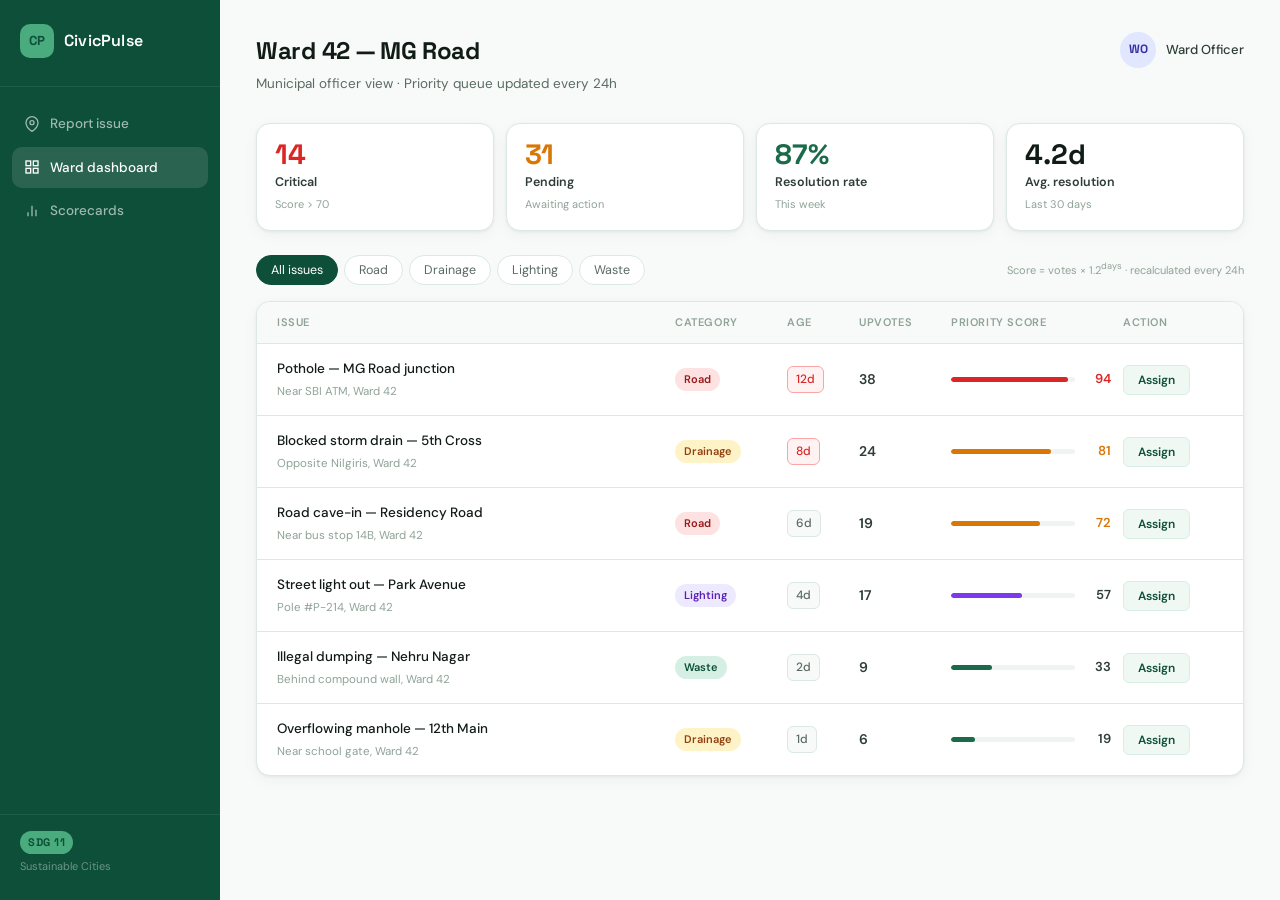
==== pages/dashboard.html @ fdfca188 "Add files via upload Initial CivicPulse prototype" ====
<!DOCTYPE html>
<html lang="en">
<head>
  <meta charset="UTF-8" />
  <meta name="viewport" content="width=device-width, initial-scale=1.0" />
  <title>CivicPulse — Ward Dashboard</title>
  <link rel="stylesheet" href="../css/style.css" />
  <link rel="preconnect" href="https://fonts.googleapis.com" />
  <link href="https://fonts.googleapis.com/css2?family=DM+Sans:wght@400;500;600&family=Space+Grotesk:wght@500;600;700&display=swap" rel="stylesheet" />
</head>
<body>

  <div class="shell">

    <aside class="sidebar">
      <div class="sidebar-logo">
        <span class="logo-mark">CP</span>
        <span class="logo-text">CivicPulse</span>
      </div>
      <nav class="sidebar-nav">
        <a href="../index.html" class="nav-item">
          <svg class="nav-icon" viewBox="0 0 24 24" fill="none" stroke="currentColor" stroke-width="2"><path d="M21 10c0 7-9 13-9 13s-9-6-9-13a9 9 0 0118 0z"/><circle cx="12" cy="10" r="3"/></svg>
          Report issue
        </a>
        <a href="dashboard.html" class="nav-item active">
          <svg class="nav-icon" viewBox="0 0 24 24" fill="none" stroke="currentColor" stroke-width="2"><rect x="3" y="3" width="7" height="7"/><rect x="14" y="3" width="7" height="7"/><rect x="14" y="14" width="7" height="7"/><rect x="3" y="14" width="7" height="7"/></svg>
          Ward dashboard
        </a>
        <a href="scorecard.html" class="nav-item">
          <svg class="nav-icon" viewBox="0 0 24 24" fill="none" stroke="currentColor" stroke-width="2"><line x1="18" y1="20" x2="18" y2="10"/><line x1="12" y1="20" x2="12" y2="4"/><line x1="6" y1="20" x2="6" y2="14"/></svg>
          Scorecards
        </a>
      </nav>
      <div class="sidebar-sdg">
        <span class="sdg-badge">SDG 11</span>
        <span class="sdg-label">Sustainable Cities</span>
      </div>
    </aside>

    <main class="main">

      <header class="page-header">
        <div>
          <h1 class="page-title">Ward 42 — MG Road</h1>
          <p class="page-sub">Municipal officer view · Priority queue updated every 24h</p>
        </div>
        <div class="header-user">
          <div class="user-avatar officer">WO</div>
          <span class="user-name">Ward Officer</span>
        </div>
      </header>

      <!-- Stats row -->
      <div class="stats-row">
        <div class="stat-card">
          <span class="stat-num critical">14</span>
          <span class="stat-label">Critical</span>
          <span class="stat-hint">Score &gt; 70</span>
        </div>
        <div class="stat-card">
          <span class="stat-num warning">31</span>
          <span class="stat-label">Pending</span>
          <span class="stat-hint">Awaiting action</span>
        </div>
        <div class="stat-card">
          <span class="stat-num success">87%</span>
          <span class="stat-label">Resolution rate</span>
          <span class="stat-hint">This week</span>
        </div>
        <div class="stat-card">
          <span class="stat-num">4.2d</span>
          <span class="stat-label">Avg. resolution</span>
          <span class="stat-hint">Last 30 days</span>
        </div>
      </div>

      <!-- Filter bar -->
      <div class="filter-bar">
        <button class="filter-btn active" onclick="filterIssues('all', this)">All issues</button>
        <button class="filter-btn" onclick="filterIssues('road', this)">Road</button>
        <button class="filter-btn" onclick="filterIssues('drainage', this)">Drainage</button>
        <button class="filter-btn" onclick="filterIssues('lighting', this)">Lighting</button>
        <button class="filter-btn" onclick="filterIssues('waste', this)">Waste</button>
        <span class="decay-note">Score = votes × 1.2<sup>days</sup> · recalculated every 24h</span>
      </div>

      <!-- Issue table -->
      <div class="issue-table">
        <div class="table-head">
          <span>Issue</span>
          <span>Category</span>
          <span>Age</span>
          <span>Upvotes</span>
          <span>Priority score</span>
          <span>Action</span>
        </div>

        <div class="table-row" data-cat="road">
          <div class="issue-info">
            <span class="issue-name">Pothole — MG Road junction</span>
            <span class="issue-loc">Near SBI ATM, Ward 42</span>
          </div>
          <span class="tag tag-road">Road</span>
          <span class="age-badge old">12d</span>
          <span class="votes">38</span>
          <div class="score-cell">
            <div class="score-bar-wrap"><div class="score-bar" style="width:94%;background:#dc2626"></div></div>
            <span class="score-num critical">94</span>
          </div>
          <div class="action-cell">
            <button class="action-btn" onclick="assignIssue(this)">Assign</button>
          </div>
        </div>

        <div class="table-row" data-cat="drainage">
          <div class="issue-info">
            <span class="issue-name">Blocked storm drain — 5th Cross</span>
            <span class="issue-loc">Opposite Nilgiris, Ward 42</span>
          </div>
          <span class="tag tag-drainage">Drainage</span>
          <span class="age-badge old">8d</span>
          <span class="votes">24</span>
          <div class="score-cell">
            <div class="score-bar-wrap"><div class="score-bar" style="width:81%;background:#d97706"></div></div>
            <span class="score-num warning">81</span>
          </div>
          <div class="action-cell">
            <button class="action-btn" onclick="assignIssue(this)">Assign</button>
          </div>
        </div>

        <div class="table-row" data-cat="road">
          <div class="issue-info">
            <span class="issue-name">Road cave-in — Residency Road</span>
            <span class="issue-loc">Near bus stop 14B, Ward 42</span>
          </div>
          <span class="tag tag-road">Road</span>
          <span class="age-badge">6d</span>
          <span class="votes">19</span>
          <div class="score-cell">
            <div class="score-bar-wrap"><div class="score-bar" style="width:72%;background:#d97706"></div></div>
            <span class="score-num warning">72</span>
          </div>
          <div class="action-cell">
            <button class="action-btn" onclick="assignIssue(this)">Assign</button>
          </div>
        </div>

        <div class="table-row" data-cat="lighting">
          <div class="issue-info">
            <span class="issue-name">Street light out — Park Avenue</span>
            <span class="issue-loc">Pole #P-214, Ward 42</span>
          </div>
          <span class="tag tag-lighting">Lighting</span>
          <span class="age-badge">4d</span>
          <span class="votes">17</span>
          <div class="score-cell">
            <div class="score-bar-wrap"><div class="score-bar" style="width:57%;background:#7c3aed"></div></div>
            <span class="score-num">57</span>
          </div>
          <div class="action-cell">
            <button class="action-btn" onclick="assignIssue(this)">Assign</button>
          </div>
        </div>

        <div class="table-row" data-cat="waste">
          <div class="issue-info">
            <span class="issue-name">Illegal dumping — Nehru Nagar</span>
            <span class="issue-loc">Behind compound wall, Ward 42</span>
          </div>
          <span class="tag tag-waste">Waste</span>
          <span class="age-badge">2d</span>
          <span class="votes">9</span>
          <div class="score-cell">
            <div class="score-bar-wrap"><div class="score-bar" style="width:33%;background:#1a6b4a"></div></div>
            <span class="score-num">33</span>
          </div>
          <div class="action-cell">
            <button class="action-btn" onclick="assignIssue(this)">Assign</button>
          </div>
        </div>

        <div class="table-row" data-cat="drainage">
          <div class="issue-info">
            <span class="issue-name">Overflowing manhole — 12th Main</span>
            <span class="issue-loc">Near school gate, Ward 42</span>
          </div>
          <span class="tag tag-drainage">Drainage</span>
          <span class="age-badge">1d</span>
          <span class="votes">6</span>
          <div class="score-cell">
            <div class="score-bar-wrap"><div class="score-bar" style="width:19%;background:#1a6b4a"></div></div>
            <span class="score-num">19</span>
          </div>
          <div class="action-cell">
            <button class="action-btn" onclick="assignIssue(this)">Assign</button>
          </div>
        </div>

      </div>

    </main>
  </div>

  <script src="../js/app.js"></script>
</body>
</html>
---- css/style.css ----
/* ── Reset & Base ─────────────────────────────── */
*, *::before, *::after { box-sizing: border-box; margin: 0; padding: 0; }

:root {
  --green-dark:   #0d4f38;
  --green-mid:    #1a6b4a;
  --green-base:   #2d8a62;
  --green-light:  #4aab7e;
  --green-pale:   #d6efe5;
  --green-ghost:  #f0f8f4;

  --ink:          #111c17;
  --ink-mid:      #2e3d35;
  --ink-muted:    #5a6b62;
  --ink-faint:    #8fa397;

  --surface:      #ffffff;
  --surface-2:    #f7faf8;
  --surface-3:    #eef5f1;
  --border:       #dce8e2;
  --border-dark:  #c4d9ce;

  --red:          #dc2626;
  --red-pale:     #fef2f2;
  --amber:        #d97706;
  --amber-pale:   #fffbeb;
  --purple:       #7c3aed;
  --purple-pale:  #f5f3ff;

  --font-head:    'Space Grotesk', sans-serif;
  --font-body:    'DM Sans', sans-serif;

  --radius-sm:    6px;
  --radius-md:    10px;
  --radius-lg:    14px;
  --radius-xl:    20px;

  --sidebar-w:    220px;
  --shadow:       0 1px 3px rgba(0,0,0,0.06), 0 4px 16px rgba(0,0,0,0.04);
}

html { font-size: 15px; }

body {
  font-family: var(--font-body);
  background: var(--surface-2);
  color: var(--ink);
  line-height: 1.6;
  min-height: 100vh;
}

/* ── App Shell ────────────────────────────────── */
.shell {
  display: flex;
  min-height: 100vh;
}

/* ── Sidebar ──────────────────────────────────── */
.sidebar {
  width: var(--sidebar-w);
  background: var(--green-dark);
  display: flex;
  flex-direction: column;
  padding: 24px 0;
  position: sticky;
  top: 0;
  height: 100vh;
  flex-shrink: 0;
}

.sidebar-logo {
  display: flex;
  align-items: center;
  gap: 10px;
  padding: 0 20px 28px;
  border-bottom: 1px solid rgba(255,255,255,0.08);
  margin-bottom: 16px;
}

.logo-mark {
  width: 34px;
  height: 34px;
  background: var(--green-light);
  color: var(--green-dark);
  border-radius: var(--radius-md);
  display: flex;
  align-items: center;
  justify-content: center;
  font-family: var(--font-head);
  font-size: 13px;
  font-weight: 700;
  letter-spacing: 0.5px;
}

.logo-text {
  font-family: var(--font-head);
  font-size: 16px;
  font-weight: 600;
  color: #ffffff;
  letter-spacing: 0.2px;
}

.sidebar-nav {
  display: flex;
  flex-direction: column;
  gap: 2px;
  padding: 0 12px;
  flex: 1;
}

.nav-item {
  display: flex;
  align-items: center;
  gap: 10px;
  padding: 10px 12px;
  border-radius: var(--radius-md);
  color: rgba(255,255,255,0.6);
  text-decoration: none;
  font-size: 13.5px;
  font-weight: 500;
  transition: all 0.15s;
}

.nav-item:hover {
  background: rgba(255,255,255,0.08);
  color: rgba(255,255,255,0.9);
}

.nav-item.active {
  background: rgba(255,255,255,0.12);
  color: #ffffff;
}

.nav-icon {
  width: 16px;
  height: 16px;
  flex-shrink: 0;
}

.sidebar-sdg {
  padding: 16px 20px 0;
  border-top: 1px solid rgba(255,255,255,0.08);
  margin-top: 16px;
  display: flex;
  flex-direction: column;
  gap: 4px;
}

.sdg-badge {
  display: inline-block;
  background: var(--green-light);
  color: var(--green-dark);
  font-family: var(--font-head);
  font-size: 11px;
  font-weight: 700;
  padding: 3px 8px;
  border-radius: 20px;
  width: fit-content;
  letter-spacing: 0.5px;
}

.sdg-label {
  font-size: 11px;
  color: rgba(255,255,255,0.4);
}

/* ── Main Content ─────────────────────────────── */
.main {
  flex: 1;
  padding: 32px 36px;
  overflow-y: auto;
}

.page-header {
  display: flex;
  align-items: flex-start;
  justify-content: space-between;
  margin-bottom: 28px;
}

.page-title {
  font-family: var(--font-head);
  font-size: 24px;
  font-weight: 700;
  color: var(--ink);
  letter-spacing: -0.3px;
}

.page-sub {
  font-size: 13.5px;
  color: var(--ink-muted);
  margin-top: 3px;
}

.header-user {
  display: flex;
  align-items: center;
  gap: 10px;
}

.user-avatar {
  width: 36px;
  height: 36px;
  border-radius: 50%;
  background: var(--green-pale);
  color: var(--green-dark);
  font-family: var(--font-head);
  font-size: 12px;
  font-weight: 700;
  display: flex;
  align-items: center;
  justify-content: center;
}

.user-avatar.officer {
  background: #e0e7ff;
  color: #3730a3;
}

.user-name {
  font-size: 13px;
  font-weight: 500;
  color: var(--ink-mid);
}

/* ── Report Page Layout ───────────────────────── */
.report-layout {
  display: grid;
  grid-template-columns: 1fr 400px;
  gap: 24px;
  align-items: start;
}

.map-section {
  display: flex;
  flex-direction: column;
  gap: 10px;
}

.map-container {
  border-radius: var(--radius-lg);
  overflow: hidden;
  border: 1px solid var(--border);
  background: #f0f4ee;
  position: relative;
}

.map-svg {
  width: 100%;
  display: block;
}

.map-pin-group {
  cursor: pointer;
  transition: transform 0.15s;
}
.map-pin-group:hover { transform: scale(1.2); }

.map-overlay-chips {
  position: absolute;
  top: 12px;
  left: 12px;
  display: flex;
  gap: 6px;
  flex-wrap: wrap;
}

.chip {
  font-size: 11px;
  font-weight: 500;
  padding: 4px 9px;
  border-radius: 20px;
  border: 1px solid;
}

.chip-red    { background: var(--red-pale);    color: var(--red);    border-color: #fca5a5; }
.chip-amber  { background: var(--amber-pale);  color: var(--amber);  border-color: #fcd34d; }
.chip-purple { background: var(--purple-pale); color: var(--purple); border-color: #c4b5fd; }

.map-you-label {
  position: absolute;
  bottom: 12px;
  left: 12px;
  background: var(--surface);
  border: 1px solid var(--border);
  border-radius: var(--radius-sm);
  padding: 4px 9px;
  font-size: 11px;
  color: var(--green-mid);
  font-weight: 500;
  display: flex;
  align-items: center;
  gap: 5px;
}
.map-you-label::before {
  content: '';
  width: 7px;
  height: 7px;
  border-radius: 50%;
  background: var(--green-mid);
  display: inline-block;
}

.gps-bar {
  display: flex;
  align-items: center;
  gap: 10px;
  background: var(--surface);
  border: 1px solid var(--border);
  border-radius: var(--radius-md);
  padding: 10px 14px;
}

.gps-pulse {
  width: 9px;
  height: 9px;
  border-radius: 50%;
  background: var(--green-base);
  flex-shrink: 0;
  animation: pulse 1.8s infinite;
}

@keyframes pulse {
  0%, 100% { opacity: 1; }
  50% { opacity: 0.35; }
}

.gps-coords {
  font-size: 12px;
  color: var(--ink-muted);
  font-family: monospace;
}

/* ── Form Section ─────────────────────────────── */
.form-section {
  background: var(--surface);
  border: 1px solid var(--border);
  border-radius: var(--radius-xl);
  padding: 24px;
  display: flex;
  flex-direction: column;
  gap: 20px;
  box-shadow: var(--shadow);
}

.form-block {
  display: flex;
  flex-direction: column;
  gap: 8px;
}

.form-label {
  font-size: 12px;
  font-weight: 600;
  color: var(--ink-muted);
  text-transform: uppercase;
  letter-spacing: 0.6px;
}

.category-grid {
  display: grid;
  grid-template-columns: repeat(4, 1fr);
  gap: 8px;
}

.cat-btn {
  display: flex;
  flex-direction: column;
  align-items: center;
  gap: 6px;
  padding: 12px 8px;
  border: 1px solid var(--border);
  border-radius: var(--radius-md);
  background: var(--surface-2);
  cursor: pointer;
  font-size: 12px;
  color: var(--ink-muted);
  font-family: var(--font-body);
  transition: all 0.15s;
}

.cat-btn svg {
  width: 20px;
  height: 20px;
}

.cat-btn:hover {
  border-color: var(--green-base);
  background: var(--green-ghost);
  color: var(--green-dark);
}

.cat-btn.active {
  border-color: var(--green-base);
  background: var(--green-ghost);
  color: var(--green-dark);
  font-weight: 600;
  box-shadow: 0 0 0 3px rgba(26,107,74,0.1);
}

.form-textarea {
  width: 100%;
  padding: 10px 12px;
  border: 1px solid var(--border);
  border-radius: var(--radius-md);
  background: var(--surface-2);
  font-family: var(--font-body);
  font-size: 13.5px;
  color: var(--ink);
  resize: vertical;
  min-height: 80px;
  transition: border-color 0.15s;
  outline: none;
}

.form-textarea:focus {
  border-color: var(--green-base);
  background: var(--surface);
}

.form-textarea::placeholder { color: var(--ink-faint); }

.upload-zone {
  border: 1.5px dashed var(--border-dark);
  border-radius: var(--radius-md);
  padding: 20px;
  text-align: center;
  cursor: pointer;
  transition: all 0.15s;
  background: var(--surface-2);
}

.upload-zone:hover {
  border-color: var(--green-base);
  background: var(--green-ghost);
}

.upload-icon-wrap {
  width: 36px;
  height: 36px;
  border-radius: 50%;
  background: var(--green-pale);
  display: flex;
  align-items: center;
  justify-content: center;
  margin: 0 auto 8px;
  color: var(--green-mid);
}

.upload-icon-wrap svg { width: 18px; height: 18px; }

.upload-primary {
  font-size: 13px;
  color: var(--ink-mid);
  font-weight: 500;
}

.upload-secondary {
  font-size: 11px;
  color: var(--ink-faint);
  margin-top: 3px;
}

.photo-preview {
  display: none;
  border: 1px solid var(--border);
  border-radius: var(--radius-md);
  overflow: hidden;
}

.photo-preview.visible { display: block; }

.preview-img-mock {
  background: var(--green-ghost);
  padding: 16px;
  display: flex;
  align-items: center;
  gap: 10px;
  font-size: 13px;
  color: var(--green-dark);
  font-weight: 500;
}

.remove-photo {
  width: 100%;
  padding: 8px;
  background: none;
  border: none;
  border-top: 1px solid var(--border);
  font-size: 12px;
  color: var(--red);
  cursor: pointer;
  font-family: var(--font-body);
  transition: background 0.15s;
}

.remove-photo:hover { background: var(--red-pale); }

.proximity-notice {
  display: flex;
  align-items: center;
  gap: 8px;
  background: var(--surface-3);
  border: 1px solid var(--border);
  border-radius: var(--radius-md);
  padding: 10px 12px;
  font-size: 12.5px;
  color: var(--ink-muted);
  line-height: 1.4;
}

.proximity-notice svg { flex-shrink: 0; color: var(--green-base); }
.proximity-notice strong { color: var(--green-dark); }

.toast {
  display: none;
  align-items: center;
  gap: 8px;
  background: var(--green-ghost);
  border: 1px solid var(--green-pale);
  border-radius: var(--radius-md);
  padding: 11px 14px;
  font-size: 13px;
  color: var(--green-dark);
  font-weight: 500;
  animation: slideIn 0.25s ease;
}

.toast.visible { display: flex; }
.toast svg { flex-shrink: 0; color: var(--green-base); }

@keyframes slideIn {
  from { opacity: 0; transform: translateY(-6px); }
  to   { opacity: 1; transform: translateY(0); }
}

.submit-btn {
  display: flex;
  align-items: center;
  justify-content: center;
  gap: 8px;
  width: 100%;
  padding: 13px 20px;
  background: var(--green-mid);
  color: white;
  border: none;
  border-radius: var(--radius-md);
  font-family: var(--font-body);
  font-size: 14px;
  font-weight: 600;
  cursor: pointer;
  transition: all 0.15s;
  letter-spacing: 0.2px;
}

.submit-btn:hover { background: var(--green-dark); }
.submit-btn:active { transform: scale(0.98); }

/* ── Stats Row ────────────────────────────────── */
.stats-row {
  display: grid;
  grid-template-columns: repeat(4, 1fr);
  gap: 12px;
  margin-bottom: 24px;
}

.stat-card {
  background: var(--surface);
  border: 1px solid var(--border);
  border-radius: var(--radius-lg);
  padding: 16px 18px;
  display: flex;
  flex-direction: column;
  gap: 4px;
  box-shadow: var(--shadow);
}

.stat-num {
  font-family: var(--font-head);
  font-size: 28px;
  font-weight: 700;
  color: var(--ink);
  line-height: 1;
}

.stat-num.critical { color: var(--red); }
.stat-num.warning  { color: var(--amber); }
.stat-num.success  { color: var(--green-mid); }

.stat-label {
  font-size: 12.5px;
  font-weight: 600;
  color: var(--ink-mid);
}

.stat-hint {
  font-size: 11px;
  color: var(--ink-faint);
}

/* ── Filter Bar ───────────────────────────────── */
.filter-bar {
  display: flex;
  align-items: center;
  gap: 6px;
  margin-bottom: 16px;
  flex-wrap: wrap;
}

.filter-btn {
  padding: 6px 14px;
  border: 1px solid var(--border);
  border-radius: 20px;
  background: var(--surface);
  font-family: var(--font-body);
  font-size: 12.5px;
  color: var(--ink-muted);
  cursor: pointer;
  transition: all 0.15s;
}

.filter-btn:hover {
  border-color: var(--green-base);
  color: var(--green-dark);
}

.filter-btn.active {
  background: var(--green-dark);
  border-color: var(--green-dark);
  color: white;
}

.decay-note {
  margin-left: auto;
  font-size: 11px;
  color: var(--ink-faint);
}

/* ── Issue Table ──────────────────────────────── */
.issue-table {
  background: var(--surface);
  border: 1px solid var(--border);
  border-radius: var(--radius-lg);
  overflow: hidden;
  box-shadow: var(--shadow);
}

.table-head {
  display: grid;
  grid-template-columns: 2fr 100px 60px 80px 160px 100px;
  gap: 12px;
  padding: 12px 20px;
  background: var(--surface-2);
  border-bottom: 1px solid var(--border);
  font-size: 11px;
  font-weight: 600;
  color: var(--ink-faint);
  text-transform: uppercase;
  letter-spacing: 0.6px;
}

.table-row {
  display: grid;
  grid-template-columns: 2fr 100px 60px 80px 160px 100px;
  gap: 12px;
  align-items: center;
  padding: 14px 20px;
  border-bottom: 1px solid var(--border);
  transition: background 0.12s;
}

.table-row:last-child { border-bottom: none; }
.table-row:hover { background: var(--surface-2); }
.table-row.hidden { display: none; }

.issue-info { display: flex; flex-direction: column; gap: 3px; }
.issue-name { font-size: 13.5px; font-weight: 500; color: var(--ink); }
.issue-loc  { font-size: 11.5px; color: var(--ink-faint); }

.tag {
  display: inline-block;
  font-size: 11px;
  font-weight: 600;
  padding: 3px 9px;
  border-radius: 20px;
  width: fit-content;
}

.tag-road     { background: #fee2e2; color: #991b1b; }
.tag-drainage { background: #fef3c7; color: #92400e; }
.tag-lighting { background: #ede9fe; color: #5b21b6; }
.tag-waste    { background: var(--green-pale); color: var(--green-dark); }

.age-badge {
  font-size: 12px;
  font-weight: 500;
  color: var(--ink-muted);
  padding: 3px 8px;
  border-radius: var(--radius-sm);
  background: var(--surface-2);
  border: 1px solid var(--border);
  width: fit-content;
}

.age-badge.old {
  background: #fef2f2;
  color: var(--red);
  border-color: #fca5a5;
}

.votes {
  font-size: 14px;
  font-weight: 600;
  color: var(--ink-mid);
}

.score-cell {
  display: flex;
  align-items: center;
  gap: 8px;
}

.score-bar-wrap {
  flex: 1;
  height: 5px;
  background: var(--surface-3);
  border-radius: 3px;
  overflow: hidden;
}

.score-bar {
  height: 100%;
  border-radius: 3px;
  transition: width 0.4s ease;
}

.score-num {
  font-size: 13px;
  font-weight: 600;
  width: 28px;
  text-align: right;
  color: var(--ink-mid);
}

.score-num.critical { color: var(--red); }
.score-num.warning  { color: var(--amber); }

.action-btn {
  padding: 6px 14px;
  background: var(--green-ghost);
  border: 1px solid var(--green-pale);
  border-radius: var(--radius-sm);
  font-family: var(--font-body);
  font-size: 12px;
  font-weight: 600;
  color: var(--green-dark);
  cursor: pointer;
  transition: all 0.15s;
}

.action-btn:hover {
  background: var(--green-pale);
  border-color: var(--green-base);
}

.action-btn.assigned {
  background: var(--green-mid);
  border-color: var(--green-mid);
  color: white;
  cursor: default;
}

/* ── Scorecard Page ───────────────────────────── */
.public-badge {
  display: flex;
  align-items: center;
  gap: 6px;
  background: var(--green-ghost);
  border: 1px solid var(--green-pale);
  border-radius: 20px;
  padding: 6px 12px;
  font-size: 12px;
  font-weight: 600;
  color: var(--green-dark);
}

.ward-selector-row {
  display: flex;
  align-items: center;
  gap: 14px;
  margin-bottom: 20px;
}

.selector-label {
  font-size: 13px;
  color: var(--ink-muted);
  font-weight: 500;
  white-space: nowrap;
}

.ward-select {
  padding: 9px 14px;
  border: 1px solid var(--border);
  border-radius: var(--radius-md);
  background: var(--surface);
  font-family: var(--font-body);
  font-size: 13.5px;
  color: var(--ink);
  cursor: pointer;
  outline: none;
  transition: border-color 0.15s;
  min-width: 220px;
}

.ward-select:focus { border-color: var(--green-base); }

.ward-metrics {
  display: grid;
  grid-template-columns: repeat(5, 1fr);
  gap: 12px;
  margin-bottom: 32px;
}

.metric-card {
  background: var(--surface);
  border: 1px solid var(--border);
  border-radius: var(--radius-lg);
  padding: 18px 16px;
  display: flex;
  flex-direction: column;
  gap: 5px;
  box-shadow: var(--shadow);
  transition: all 0.2s;
}

.metric-big {
  font-family: var(--font-head);
  font-size: 30px;
  font-weight: 700;
  color: var(--ink);
  line-height: 1;
}

.metric-big.success  { color: var(--green-mid); }
.metric-big.warning  { color: var(--amber); }
.metric-big.critical { color: var(--red); }

.metric-lbl {
  font-size: 11.5px;
  color: var(--ink-faint);
}

.rankings-section { }

.section-heading {
  font-family: var(--font-head);
  font-size: 16px;
  font-weight: 600;
  color: var(--ink);
  margin-bottom: 14px;
}

.rank-list {
  background: var(--surface);
  border: 1px solid var(--border);
  border-radius: var(--radius-lg);
  overflow: hidden;
  box-shadow: var(--shadow);
}

.rank-row {
  display: grid;
  grid-template-columns: 32px 1fr 180px 48px 80px;
  gap: 14px;
  align-items: center;
  padding: 16px 20px;
  border-bottom: 1px solid var(--border);
  transition: background 0.12s;
  cursor: pointer;
}

.rank-row:last-child { border-bottom: none; }
.rank-row:hover { background: var(--surface-2); }
.rank-row.active-row { background: var(--green-ghost); }

.rank-num {
  font-family: var(--font-head);
  font-size: 15px;
  font-weight: 700;
  color: var(--ink-faint);
  text-align: center;
}

.rank-num.gold   { color: #b45309; }
.rank-num.silver { color: #6b7280; }
.rank-num.bronze { color: #92400e; }

.rank-info { display: flex; flex-direction: column; gap: 3px; }
.rank-ward-name { font-size: 14px; font-weight: 600; color: var(--ink); }
.rank-ward-sub  { font-size: 11.5px; color: var(--ink-faint); }

.rank-bar-wrap {
  height: 6px;
  background: var(--surface-3);
  border-radius: 3px;
  overflow: hidden;
}

.rank-bar { height: 100%; border-radius: 3px; transition: width 0.4s ease; }

.rank-pct {
  font-size: 14px;
  font-weight: 700;
  font-family: var(--font-head);
  text-align: right;
}

.rank-pct.success  { color: var(--green-mid); }
.rank-pct.warning  { color: var(--amber); }
.rank-pct.critical { color: var(--red); }

.rank-avg {
  font-size: 11.5px;
  color: var(--ink-faint);
  text-align: right;
}

/* ── Responsive ───────────────────────────────── */
@media (max-width: 1024px) {
  .report-layout { grid-template-columns: 1fr; }
  .stats-row { grid-template-columns: repeat(2, 1fr); }
  .ward-metrics { grid-template-columns: repeat(3, 1fr); }
  .table-head, .table-row { grid-template-columns: 2fr 90px 55px 70px 130px 90px; }
}

@media (max-width: 768px) {
  .sidebar { display: none; }
  .main { padding: 20px 16px; }
  .stats-row { grid-template-columns: repeat(2, 1fr); }
  .ward-metrics { grid-template-columns: repeat(2, 1fr); }
  .filter-bar { gap: 4px; }
  .decay-note { display: none; }
  .table-head { display: none; }
  .table-row { grid-template-columns: 1fr auto; gap: 8px; padding: 12px 16px; }
  .table-row > span:not(.tag):not(.action-btn) { display: none; }
  .score-cell { display: none; }
  .rank-row { grid-template-columns: 32px 1fr 80px; }
  .rank-bar-wrap, .rank-avg { display: none; }
}
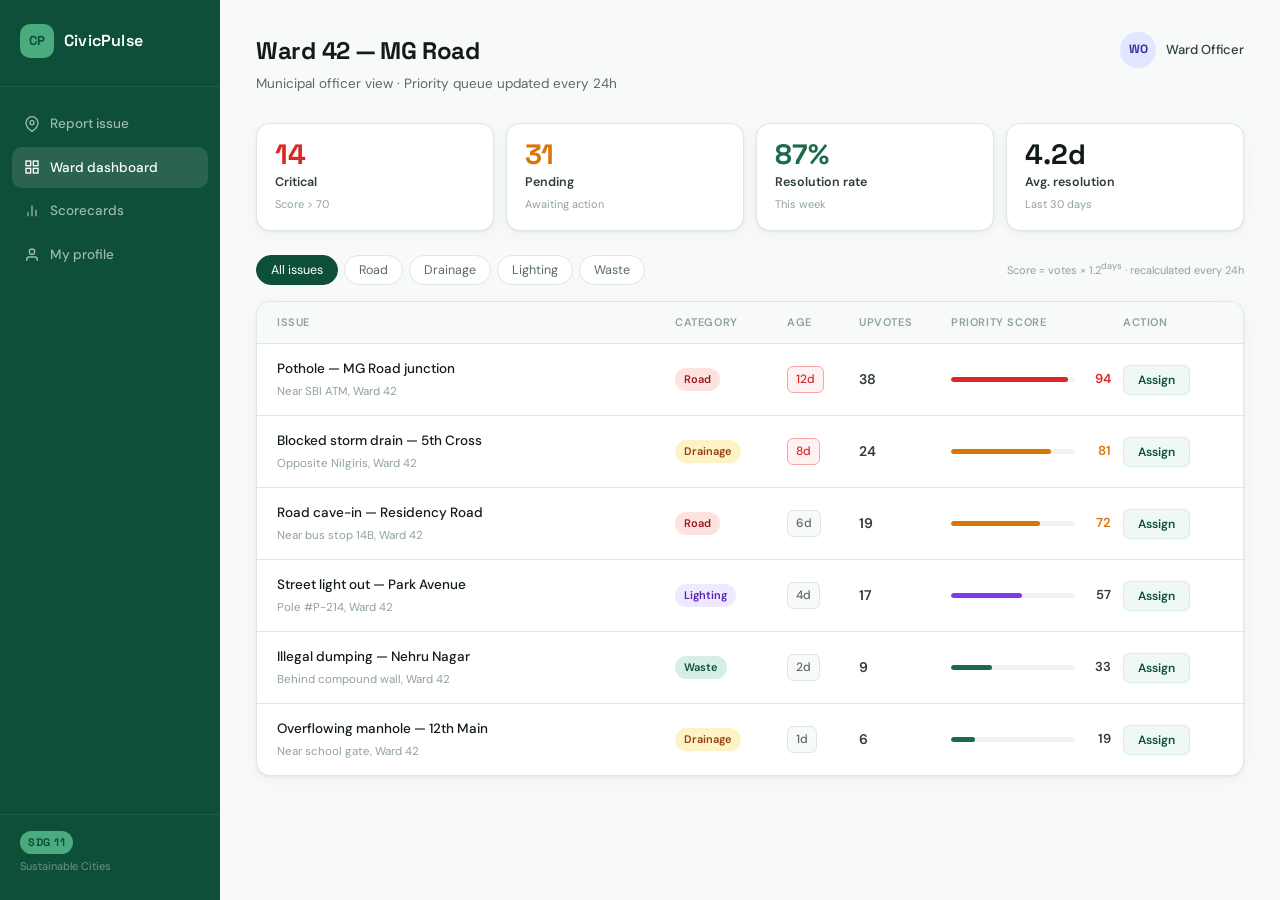
==== commit ffeb7e43: "Add files via upload Added profile page with country codes and states" ====
--- a/pages/dashboard.html
+++ b/pages/dashboard.html
@@ -30,6 +30,10 @@
           <svg class="nav-icon" viewBox="0 0 24 24" fill="none" stroke="currentColor" stroke-width="2"><line x1="18" y1="20" x2="18" y2="10"/><line x1="12" y1="20" x2="12" y2="4"/><line x1="6" y1="20" x2="6" y2="14"/></svg>
           Scorecards
         </a>
+        <a href="profile.html" class="nav-item">
+          <svg class="nav-icon" viewBox="0 0 24 24" fill="none" stroke="currentColor" stroke-width="2"><path d="M20 21v-2a4 4 0 00-4-4H8a4 4 0 00-4 4v2"/><circle cx="12" cy="7" r="4"/></svg>
+          My profile
+        </a>
       </nav>
       <div class="sidebar-sdg">
         <span class="sdg-badge">SDG 11</span>
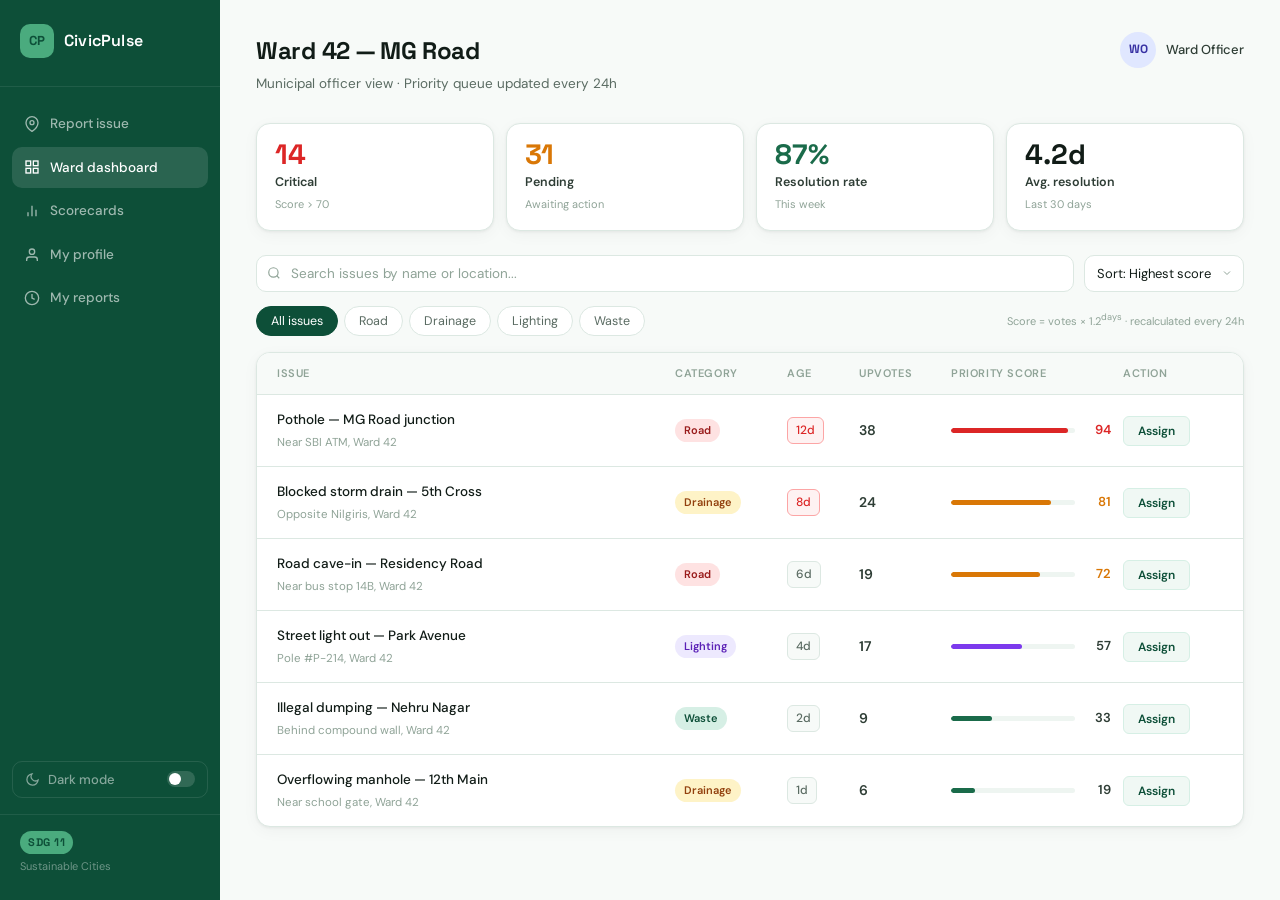
==== commit 2d0184f2: "Add files via upload Fix dark mode, add My Reports page, search and filter" ====
--- a/pages/dashboard.html
+++ b/pages/dashboard.html
@@ -5,6 +5,7 @@
   <meta name="viewport" content="width=device-width, initial-scale=1.0" />
   <title>CivicPulse — Ward Dashboard</title>
   <link rel="stylesheet" href="../css/style.css" />
+  <link rel="stylesheet" href="../css/darkmode.css" />
   <link rel="preconnect" href="https://fonts.googleapis.com" />
   <link href="https://fonts.googleapis.com/css2?family=DM+Sans:wght@400;500;600&family=Space+Grotesk:wght@500;600;700&display=swap" rel="stylesheet" />
 </head>
@@ -12,13 +13,13 @@
 
   <div class="shell">
 
-    <aside class="sidebar">
+        <aside class="sidebar">
       <div class="sidebar-logo">
         <span class="logo-mark">CP</span>
         <span class="logo-text">CivicPulse</span>
       </div>
       <nav class="sidebar-nav">
-        <a href="../index.html" class="nav-item">
+        <a href="../index.html" class="nav-item ">
           <svg class="nav-icon" viewBox="0 0 24 24" fill="none" stroke="currentColor" stroke-width="2"><path d="M21 10c0 7-9 13-9 13s-9-6-9-13a9 9 0 0118 0z"/><circle cx="12" cy="10" r="3"/></svg>
           Report issue
         </a>
@@ -26,15 +27,24 @@
           <svg class="nav-icon" viewBox="0 0 24 24" fill="none" stroke="currentColor" stroke-width="2"><rect x="3" y="3" width="7" height="7"/><rect x="14" y="3" width="7" height="7"/><rect x="14" y="14" width="7" height="7"/><rect x="3" y="14" width="7" height="7"/></svg>
           Ward dashboard
         </a>
-        <a href="scorecard.html" class="nav-item">
+        <a href="scorecard.html" class="nav-item ">
           <svg class="nav-icon" viewBox="0 0 24 24" fill="none" stroke="currentColor" stroke-width="2"><line x1="18" y1="20" x2="18" y2="10"/><line x1="12" y1="20" x2="12" y2="4"/><line x1="6" y1="20" x2="6" y2="14"/></svg>
           Scorecards
         </a>
-        <a href="profile.html" class="nav-item">
+        <a href="profile.html" class="nav-item ">
           <svg class="nav-icon" viewBox="0 0 24 24" fill="none" stroke="currentColor" stroke-width="2"><path d="M20 21v-2a4 4 0 00-4-4H8a4 4 0 00-4 4v2"/><circle cx="12" cy="7" r="4"/></svg>
           My profile
         </a>
+        <a href="history.html" class="nav-item ">
+          <svg class="nav-icon" viewBox="0 0 24 24" fill="none" stroke="currentColor" stroke-width="2"><circle cx="12" cy="12" r="10"/><polyline points="12 6 12 12 16 14"/></svg>
+          My reports
+        </a>
       </nav>
+      <button class="dark-toggle" onclick="toggleDark()">
+        <svg width="15" height="15" viewBox="0 0 24 24" fill="none" stroke="currentColor" stroke-width="2"><path d="M21 12.79A9 9 0 1111.21 3 7 7 0 0021 12.79z"/></svg>
+        Dark mode
+        <div class="dark-toggle-track"><div class="dark-toggle-thumb"></div></div>
+      </button>
       <div class="sidebar-sdg">
         <span class="sdg-badge">SDG 11</span>
         <span class="sdg-label">Sustainable Cities</span>
@@ -76,6 +86,20 @@
           <span class="stat-label">Avg. resolution</span>
           <span class="stat-hint">Last 30 days</span>
         </div>
+      </div>
+
+      <!-- Search + Sort toolbar -->
+      <div class="dashboard-toolbar">
+        <div class="toolbar-search-wrap">
+          <svg class="toolbar-search-icon" viewBox="0 0 24 24" fill="none" stroke="currentColor" stroke-width="2"><circle cx="11" cy="11" r="8"/><line x1="21" y1="21" x2="16.65" y2="16.65"/></svg>
+          <input class="toolbar-search" id="toolbar-search" type="text" placeholder="Search issues by name or location..." oninput="searchAndSort()" />
+        </div>
+        <select class="sort-select" id="sort-select" onchange="searchAndSort()">
+          <option value="score">Sort: Highest score</option>
+          <option value="votes">Sort: Most votes</option>
+          <option value="age">Sort: Oldest first</option>
+          <option value="newest">Sort: Newest first</option>
+        </select>
       </div>
 
       <!-- Filter bar -->
@@ -90,7 +114,7 @@
 
       <!-- Issue table -->
       <div class="issue-table">
-        <div class="table-head">
+        <div id="issue-tbody"><div class="table-head" style="display:grid;grid-template-columns:2fr 100px 60px 80px 160px 100px;gap:12px;padding:12px 20px;background:var(--surface-2);border-bottom:1px solid var(--border);font-size:11px;font-weight:600;color:var(--ink-faint);text-transform:uppercase;letter-spacing:0.6px;">
           <span>Issue</span>
           <span>Category</span>
           <span>Age</span>
@@ -99,7 +123,7 @@
           <span>Action</span>
         </div>
 
-        <div class="table-row" data-cat="road">
+        <div class="table-row" data-cat="road" data-score="94" data-votes="38" data-age="12">
           <div class="issue-info">
             <span class="issue-name">Pothole — MG Road junction</span>
             <span class="issue-loc">Near SBI ATM, Ward 42</span>
@@ -116,7 +140,7 @@
           </div>
         </div>
 
-        <div class="table-row" data-cat="drainage">
+        <div class="table-row" data-cat="drainage" data-score="81" data-votes="24" data-age="8">
           <div class="issue-info">
             <span class="issue-name">Blocked storm drain — 5th Cross</span>
             <span class="issue-loc">Opposite Nilgiris, Ward 42</span>
@@ -133,7 +157,7 @@
           </div>
         </div>
 
-        <div class="table-row" data-cat="road">
+        <div class="table-row" data-cat="road" data-score="72" data-votes="19" data-age="6">
           <div class="issue-info">
             <span class="issue-name">Road cave-in — Residency Road</span>
             <span class="issue-loc">Near bus stop 14B, Ward 42</span>
@@ -150,7 +174,7 @@
           </div>
         </div>
 
-        <div class="table-row" data-cat="lighting">
+        <div class="table-row" data-cat="lighting" data-score="57" data-votes="17" data-age="4">
           <div class="issue-info">
             <span class="issue-name">Street light out — Park Avenue</span>
             <span class="issue-loc">Pole #P-214, Ward 42</span>
@@ -167,7 +191,7 @@
           </div>
         </div>
 
-        <div class="table-row" data-cat="waste">
+        <div class="table-row" data-cat="waste" data-score="33" data-votes="9" data-age="2">
           <div class="issue-info">
             <span class="issue-name">Illegal dumping — Nehru Nagar</span>
             <span class="issue-loc">Behind compound wall, Ward 42</span>
@@ -184,7 +208,7 @@
           </div>
         </div>
 
-        <div class="table-row" data-cat="drainage">
+        <div class="table-row" data-cat="drainage" data-score="19" data-votes="6" data-age="1">
           <div class="issue-info">
             <span class="issue-name">Overflowing manhole — 12th Main</span>
             <span class="issue-loc">Near school gate, Ward 42</span>
@@ -203,9 +227,65 @@
 
       </div>
 
+      <p class="no-results" id="no-results">No issues match your search.</p>
+
     </main>
   </div>
 
   <script src="../js/app.js"></script>
+  <script>
+    let activeCat = 'all';
+
+    function filterIssues(cat, btn) {
+      activeCat = cat;
+      document.querySelectorAll('.filter-btn').forEach(b => b.classList.remove('active'));
+      btn.classList.add('active');
+      searchAndSort();
+    }
+
+    function searchAndSort() {
+      const query = document.getElementById('toolbar-search').value.toLowerCase();
+      const sort  = document.getElementById('sort-select').value;
+      const rows  = Array.from(document.querySelectorAll('.table-row'));
+
+      const scoreMap  = {'94':94,'81':81,'72':72,'57':57,'33':33,'19':19};
+      const votesMap  = {'94':38,'81':24,'72':19,'57':17,'33':9,'19':6};
+      const ageMap    = {'94':12,'81':8,'72':6,'57':4,'33':2,'19':1};
+
+      rows.forEach(row => {
+        const name   = row.querySelector('.issue-name')?.textContent.toLowerCase() || '';
+        const loc    = row.querySelector('.issue-loc')?.textContent.toLowerCase()  || '';
+        const cat    = row.dataset.cat;
+        const matchQ = name.includes(query) || loc.includes(query);
+        const matchC = activeCat === 'all' || cat === activeCat;
+        row.style.display = (matchQ && matchC) ? '' : 'none';
+      });
+
+      // Sort visible rows
+      const table = document.querySelector('.issue-table');
+      const head  = document.querySelector('.table-head');
+      const visibleRows = rows.filter(r => r.style.display !== 'none');
+
+      visibleRows.sort((a, b) => {
+        const sa = parseInt(a.querySelector('.score-num')?.textContent) || 0;
+        const sb = parseInt(b.querySelector('.score-num')?.textContent) || 0;
+        const va = parseInt(a.querySelector('.votes')?.textContent) || 0;
+        const vb = parseInt(b.querySelector('.votes')?.textContent) || 0;
+        const aa = parseInt(a.querySelector('.age-badge')?.textContent) || 0;
+        const ab = parseInt(b.querySelector('.age-badge')?.textContent) || 0;
+        if (sort === 'score')  return sb - sa;
+        if (sort === 'votes')  return vb - va;
+        if (sort === 'age')    return ab - aa;
+        if (sort === 'newest') return aa - ab;
+        return 0;
+      });
+
+      visibleRows.forEach(r => table.appendChild(r));
+
+      const visible = visibleRows.length;
+      const nr = document.getElementById('no-results');
+      if (nr) nr.classList.toggle('visible', visible === 0);
+    }
+  </script>
 </body>
 </html>
--- a/css/style.css
+++ b/css/style.css
@@ -947,3 +947,340 @@
   .rank-row { grid-template-columns: 32px 1fr 80px; }
   .rank-bar-wrap, .rank-avg { display: none; }
 }
+
+/* ═══════════════════════════════════════════════
+   FEATURE 5 — DARK MODE
+   ═══════════════════════════════════════════════ */
+body.dark {
+  --green-dark:   #0a3d2b;
+  --green-mid:    #2d9e6e;
+  --green-base:   #3ab87e;
+  --green-light:  #5ed49a;
+  --green-pale:   #0f3d28;
+  --green-ghost:  #0a2d1e;
+  --ink:          #e8f0ec;
+  --ink-mid:      #c2d4ca;
+  --ink-muted:    #8aaa98;
+  --ink-faint:    #567065;
+  --surface:      #111e18;
+  --surface-2:    #0d1812;
+  --surface-3:    #162318;
+  --border:       #1e3328;
+  --border-dark:  #254030;
+  --red:          #f87171;
+  --red-pale:     #2d1515;
+  --amber:        #fbbf24;
+  --amber-pale:   #2d2208;
+  --purple:       #a78bfa;
+  --purple-pale:  #1e1535;
+  --shadow: 0 1px 3px rgba(0,0,0,0.3), 0 4px 16px rgba(0,0,0,0.2);
+}
+
+body.dark .sidebar { background: #0a1a12; }
+body.dark .logo-mark { background: #1a5c3a; color: #5ed49a; }
+body.dark select.field-input {
+  background-image: url("data:image/svg+xml,%3Csvg xmlns='http://www.w3.org/2000/svg' width='12' height='12' viewBox='0 0 24 24' fill='none' stroke='%23567065' stroke-width='2'%3E%3Cpolyline points='6 9 12 15 18 9'/%3E%3C/svg%3E");
+}
+
+.dark-toggle {
+  display: flex;
+  align-items: center;
+  gap: 8px;
+  margin: 0 12px 4px;
+  padding: 10px 12px;
+  border-radius: var(--radius-md);
+  border: none;
+  background: rgba(255,255,255,0.06);
+  color: rgba(255,255,255,0.55);
+  font-family: var(--font-body);
+  font-size: 13.5px;
+  font-weight: 500;
+  cursor: pointer;
+  transition: all 0.15s;
+  width: calc(100% - 24px);
+  text-align: left;
+}
+.dark-toggle:hover { background: rgba(255,255,255,0.1); color: rgba(255,255,255,0.85); }
+.dark-toggle-track {
+  width: 32px; height: 18px; border-radius: 9px;
+  background: rgba(255,255,255,0.15);
+  position: relative; transition: background 0.2s;
+  flex-shrink: 0; margin-left: auto;
+}
+.dark-toggle-track.on { background: var(--green-light); }
+.dark-toggle-thumb {
+  position: absolute; top: 2px; left: 2px;
+  width: 14px; height: 14px; border-radius: 50%;
+  background: #fff; transition: transform 0.2s;
+}
+.dark-toggle-track.on .dark-toggle-thumb { transform: translateX(14px); }
+
+/* ═══════════════════════════════════════════════
+   FEATURE 6 — REPORT HISTORY
+   ═══════════════════════════════════════════════ */
+.history-filters { display: flex; gap: 8px; margin-bottom: 20px; flex-wrap: wrap; align-items: center; }
+.search-wrap { position: relative; flex: 1; min-width: 200px; }
+.search-icon {
+  position: absolute; left: 11px; top: 50%; transform: translateY(-50%);
+  width: 15px; height: 15px; color: var(--ink-faint); pointer-events: none;
+}
+.history-search {
+  width: 100%; padding: 9px 14px 9px 36px;
+  border: 1px solid var(--border); border-radius: var(--radius-md);
+  background: var(--surface); font-family: var(--font-body);
+  font-size: 13.5px; color: var(--ink); outline: none; transition: border-color 0.15s;
+}
+.history-search:focus { border-color: var(--green-base); }
+.history-search::placeholder { color: var(--ink-faint); }
+
+.history-grid { display: grid; grid-template-columns: repeat(auto-fill, minmax(300px, 1fr)); gap: 14px; }
+.history-card {
+  background: var(--surface); border: 1px solid var(--border);
+  border-radius: var(--radius-lg); padding: 16px 18px;
+  box-shadow: var(--shadow); transition: border-color 0.15s;
+  display: flex; flex-direction: column; gap: 12px;
+}
+.history-card:hover { border-color: var(--border-dark); }
+.hcard-top { display: flex; align-items: flex-start; justify-content: space-between; gap: 10px; }
+.hcard-title { font-size: 14px; font-weight: 600; color: var(--ink); line-height: 1.4; }
+.hcard-meta { display: flex; gap: 8px; align-items: center; font-size: 12px; color: var(--ink-faint); flex-wrap: wrap; }
+.hcard-meta-dot { width: 3px; height: 3px; border-radius: 50%; background: var(--border-dark); }
+
+.status-timeline { display: flex; align-items: center; }
+.timeline-step { display: flex; flex-direction: column; align-items: center; gap: 4px; flex: 1; position: relative; }
+.timeline-step:not(:last-child)::after {
+  content: ''; position: absolute; top: 9px; left: 50%;
+  width: 100%; height: 2px; background: var(--border); z-index: 0;
+}
+.timeline-step.done:not(:last-child)::after { background: var(--green-base); }
+.timeline-dot {
+  width: 18px; height: 18px; border-radius: 50%;
+  border: 2px solid var(--border); background: var(--surface);
+  z-index: 1; display: flex; align-items: center; justify-content: center;
+}
+.timeline-step.done .timeline-dot { border-color: var(--green-base); background: var(--green-base); }
+.timeline-step.done .timeline-dot svg { display: block; }
+.timeline-step:not(.done) .timeline-dot svg { display: none; }
+.timeline-label { font-size: 10px; color: var(--ink-faint); text-align: center; white-space: nowrap; }
+.timeline-step.done .timeline-label { color: var(--green-mid); font-weight: 500; }
+
+.hcard-footer {
+  display: flex; align-items: center; justify-content: space-between;
+  padding-top: 10px; border-top: 1px solid var(--border);
+}
+.hcard-votes { display: flex; align-items: center; gap: 5px; font-size: 12px; color: var(--ink-muted); }
+.hcard-votes svg { color: var(--green-base); }
+.status-pill { font-size: 11px; font-weight: 600; padding: 3px 10px; border-radius: 20px; }
+.status-pending  { background: var(--amber-pale); color: var(--amber); }
+.status-assigned { background: #ede9fe; color: #5b21b6; }
+.status-resolved { background: var(--green-ghost); color: var(--green-dark); }
+
+/* ═══════════════════════════════════════════════
+   FEATURE 7 — DASHBOARD SEARCH + SORT
+   ═══════════════════════════════════════════════ */
+.dashboard-toolbar { display: flex; gap: 10px; align-items: center; margin-bottom: 14px; flex-wrap: wrap; }
+.toolbar-search-wrap { position: relative; flex: 1; min-width: 200px; }
+.toolbar-search-icon {
+  position: absolute; left: 11px; top: 50%; transform: translateY(-50%);
+  width: 15px; height: 15px; color: var(--ink-faint); pointer-events: none;
+}
+.toolbar-search {
+  width: 100%; padding: 9px 14px 9px 36px;
+  border: 1px solid var(--border); border-radius: var(--radius-md);
+  background: var(--surface); font-family: var(--font-body);
+  font-size: 13.5px; color: var(--ink); outline: none; transition: border-color 0.15s;
+}
+.toolbar-search:focus { border-color: var(--green-base); }
+.toolbar-search::placeholder { color: var(--ink-faint); }
+.sort-select {
+  padding: 9px 32px 9px 12px; border: 1px solid var(--border);
+  border-radius: var(--radius-md); background: var(--surface);
+  font-family: var(--font-body); font-size: 13px; color: var(--ink);
+  outline: none; cursor: pointer; appearance: none; -webkit-appearance: none;
+  background-image: url("data:image/svg+xml,%3Csvg xmlns='http://www.w3.org/2000/svg' width='12' height='12' viewBox='0 0 24 24' fill='none' stroke='%238fa397' stroke-width='2'%3E%3Cpolyline points='6 9 12 15 18 9'/%3E%3C/svg%3E");
+  background-repeat: no-repeat; background-position: right 10px center; transition: border-color 0.15s;
+}
+.sort-select:focus { border-color: var(--green-base); }
+.no-results { display: none; text-align: center; padding: 40px 20px; color: var(--ink-faint); font-size: 14px; border-top: 1px solid var(--border); }
+.no-results.visible { display: block; }
+
+/* ── Dashboard Search & Sort Bar ──────────────── */
+.dash-controls {
+  display: flex;
+  align-items: center;
+  gap: 10px;
+  margin-bottom: 16px;
+  flex-wrap: wrap;
+}
+
+.dash-search-wrap {
+  position: relative;
+  flex: 1;
+  min-width: 180px;
+}
+
+.dash-search-icon {
+  position: absolute;
+  left: 11px;
+  top: 50%;
+  transform: translateY(-50%);
+  width: 14px;
+  height: 14px;
+  color: var(--ink-faint);
+  pointer-events: none;
+}
+
+.dash-search-input {
+  width: 100%;
+  padding: 8px 12px 8px 32px;
+  border: 1px solid var(--border);
+  border-radius: var(--radius-md);
+  background: var(--surface);
+  font-family: var(--font-body);
+  font-size: 13px;
+  color: var(--ink);
+  outline: none;
+  transition: border-color 0.15s;
+}
+
+.dash-search-input:focus {
+  border-color: var(--green-base);
+  box-shadow: 0 0 0 3px rgba(26,107,74,0.08);
+}
+
+.dash-search-input::placeholder { color: var(--ink-faint); }
+
+.sort-group {
+  display: flex;
+  gap: 5px;
+  align-items: center;
+}
+
+.sort-label {
+  font-size: 11px;
+  color: var(--ink-faint);
+  white-space: nowrap;
+}
+
+.sort-btn {
+  padding: 6px 12px;
+  border: 1px solid var(--border);
+  border-radius: 20px;
+  background: var(--surface);
+  font-family: var(--font-body);
+  font-size: 12px;
+  color: var(--ink-muted);
+  cursor: pointer;
+  transition: all 0.15s;
+  white-space: nowrap;
+}
+
+.sort-btn:hover {
+  border-color: var(--green-base);
+  color: var(--green-dark);
+}
+
+.sort-btn.active {
+  background: var(--green-dark);
+  border-color: var(--green-dark);
+  color: white;
+}
+
+/* ── Dashboard empty state ────────────────────── */
+.dash-empty {
+  display: none;
+  text-align: center;
+  padding: 40px 24px;
+  color: var(--ink-faint);
+  flex-direction: column;
+  align-items: center;
+  gap: 10px;
+  font-size: 13.5px;
+}
+
+/* ── Hidden utility ───────────────────────────── */
+.table-row.hidden { display: none !important; }
+
+/* ── Dashboard Toolbar ────────────────────────── */
+.dashboard-toolbar {
+  display: flex;
+  align-items: center;
+  gap: 10px;
+  margin-bottom: 14px;
+  flex-wrap: wrap;
+}
+
+.toolbar-search-wrap {
+  position: relative;
+  flex: 1;
+  min-width: 200px;
+}
+
+.toolbar-search-icon {
+  position: absolute;
+  left: 11px;
+  top: 50%;
+  transform: translateY(-50%);
+  width: 14px;
+  height: 14px;
+  color: var(--ink-faint);
+  pointer-events: none;
+}
+
+.toolbar-search {
+  width: 100%;
+  padding: 9px 12px 9px 34px;
+  border: 1px solid var(--border);
+  border-radius: var(--radius-md);
+  background: var(--surface);
+  font-family: var(--font-body);
+  font-size: 13.5px;
+  color: var(--ink);
+  outline: none;
+  transition: border-color 0.15s;
+}
+
+.toolbar-search:focus {
+  border-color: var(--green-base);
+  box-shadow: 0 0 0 3px rgba(26,107,74,0.08);
+}
+
+.toolbar-search::placeholder { color: var(--ink-faint); }
+
+.sort-select {
+  padding: 9px 32px 9px 12px;
+  border: 1px solid var(--border);
+  border-radius: var(--radius-md);
+  background: var(--surface);
+  font-family: var(--font-body);
+  font-size: 13px;
+  color: var(--ink);
+  cursor: pointer;
+  outline: none;
+  appearance: none;
+  -webkit-appearance: none;
+  background-image: url("data:image/svg+xml,%3Csvg xmlns='http://www.w3.org/2000/svg' width='12' height='12' viewBox='0 0 24 24' fill='none' stroke='%238fa397' stroke-width='2'%3E%3Cpolyline points='6 9 12 15 18 9'/%3E%3C/svg%3E");
+  background-repeat: no-repeat;
+  background-position: right 10px center;
+  transition: border-color 0.15s;
+}
+
+.sort-select:focus { border-color: var(--green-base); }
+
+html.dark .sort-select {
+  background-image: url("data:image/svg+xml,%3Csvg xmlns='http://www.w3.org/2000/svg' width='12' height='12' viewBox='0 0 24 24' fill='none' stroke='%235a6e62' stroke-width='2'%3E%3Cpolyline points='6 9 12 15 18 9'/%3E%3C/svg%3E");
+}
+
+/* ── No Results ───────────────────────────────── */
+.no-results {
+  display: none;
+  text-align: center;
+  padding: 32px;
+  font-size: 13.5px;
+  color: var(--ink-faint);
+  background: var(--surface);
+  border: 1px solid var(--border);
+  border-top: none;
+}
+
+.no-results.visible { display: block; }
--- a/css/darkmode.css
+++ b/css/darkmode.css
@@ -0,0 +1,118 @@
+/* ── Dark Mode Variables ──────────────────────── */
+html.dark {
+  --green-dark:   #4aab7e;
+  --green-mid:    #5DCAA5;
+  --green-base:   #4aab7e;
+  --green-light:  #1D9E75;
+  --green-pale:   #083d2a;
+  --green-ghost:  #0a2e20;
+
+  --ink:          #eef2ef;
+  --ink-mid:      #c8d4cc;
+  --ink-muted:    #8fa898;
+  --ink-faint:    #5a6e62;
+
+  --surface:      #141f18;
+  --surface-2:    #1a2820;
+  --surface-3:    #1f3028;
+  --border:       #263d2e;
+  --border-dark:  #2e4d38;
+
+  --red:          #f87171;
+  --red-pale:     #2a1515;
+  --amber:        #fbbf24;
+  --amber-pale:   #2a1e08;
+  --purple:       #a78bfa;
+  --purple-pale:  #1e1535;
+
+  --shadow: 0 1px 3px rgba(0,0,0,0.3), 0 4px 16px rgba(0,0,0,0.2);
+}
+
+/* ── Dark mode sidebar ────────────────────────── */
+html.dark .sidebar {
+  background: #0c1610;
+  border-right: 1px solid #1a2820;
+}
+
+html.dark .logo-mark {
+  background: #1D9E75;
+  color: #0c1610;
+}
+
+/* ── Dark mode toggle button ──────────────────── */
+.dark-toggle {
+  display: flex;
+  align-items: center;
+  gap: 8px;
+  margin: 8px 12px 0;
+  padding: 9px 12px;
+  background: none;
+  border: 1px solid rgba(255,255,255,0.1);
+  border-radius: var(--radius-md);
+  color: rgba(255,255,255,0.5);
+  font-family: var(--font-body);
+  font-size: 13px;
+  cursor: pointer;
+  transition: all 0.15s;
+  width: calc(100% - 24px);
+}
+
+.dark-toggle:hover {
+  background: rgba(255,255,255,0.06);
+  color: rgba(255,255,255,0.8);
+}
+
+.dark-toggle-track {
+  margin-left: auto;
+  width: 28px;
+  height: 16px;
+  background: rgba(255,255,255,0.15);
+  border-radius: 8px;
+  position: relative;
+  transition: background 0.2s;
+  flex-shrink: 0;
+}
+
+html.dark .dark-toggle-track {
+  background: var(--green-light);
+}
+
+.dark-toggle-thumb {
+  position: absolute;
+  top: 2px;
+  left: 2px;
+  width: 12px;
+  height: 12px;
+  border-radius: 50%;
+  background: white;
+  transition: transform 0.2s;
+}
+
+html.dark .dark-toggle-thumb {
+  transform: translateX(12px);
+}
+
+/* ── Dark: map mock ───────────────────────────── */
+html.dark .map-container,
+html.dark .map-mock { filter: brightness(0.75) saturate(0.8); }
+
+/* ── Dark: select arrow ───────────────────────── */
+html.dark select.field-input {
+  background-image: url("data:image/svg+xml,%3Csvg xmlns='http://www.w3.org/2000/svg' width='12' height='12' viewBox='0 0 24 24' fill='none' stroke='%235a6e62' stroke-width='2'%3E%3Cpolyline points='6 9 12 15 18 9'/%3E%3C/svg%3E");
+}
+
+/* ── Dark: score bars keep color ─────────────────*/
+html.dark .score-bar   { opacity: 0.85; }
+html.dark .rank-bar    { opacity: 0.85; }
+html.dark .ward-bar-fill { opacity: 0.85; }
+
+/* ── Dark: body bg ────────────────────────────── */
+html.dark body { background: #101810; }
+
+/* ── Smooth transition on theme switch ───────────*/
+body, .sidebar, .main, .form-card, .form-section,
+.stat-card, .issue-table, .table-row, .history-card,
+.rank-list, .rank-row, .metric-card, .profile-sidebar-card,
+.upload-zone, .gps-bar, .map-container {
+  transition: background 0.2s, border-color 0.2s, color 0.15s;
+}
